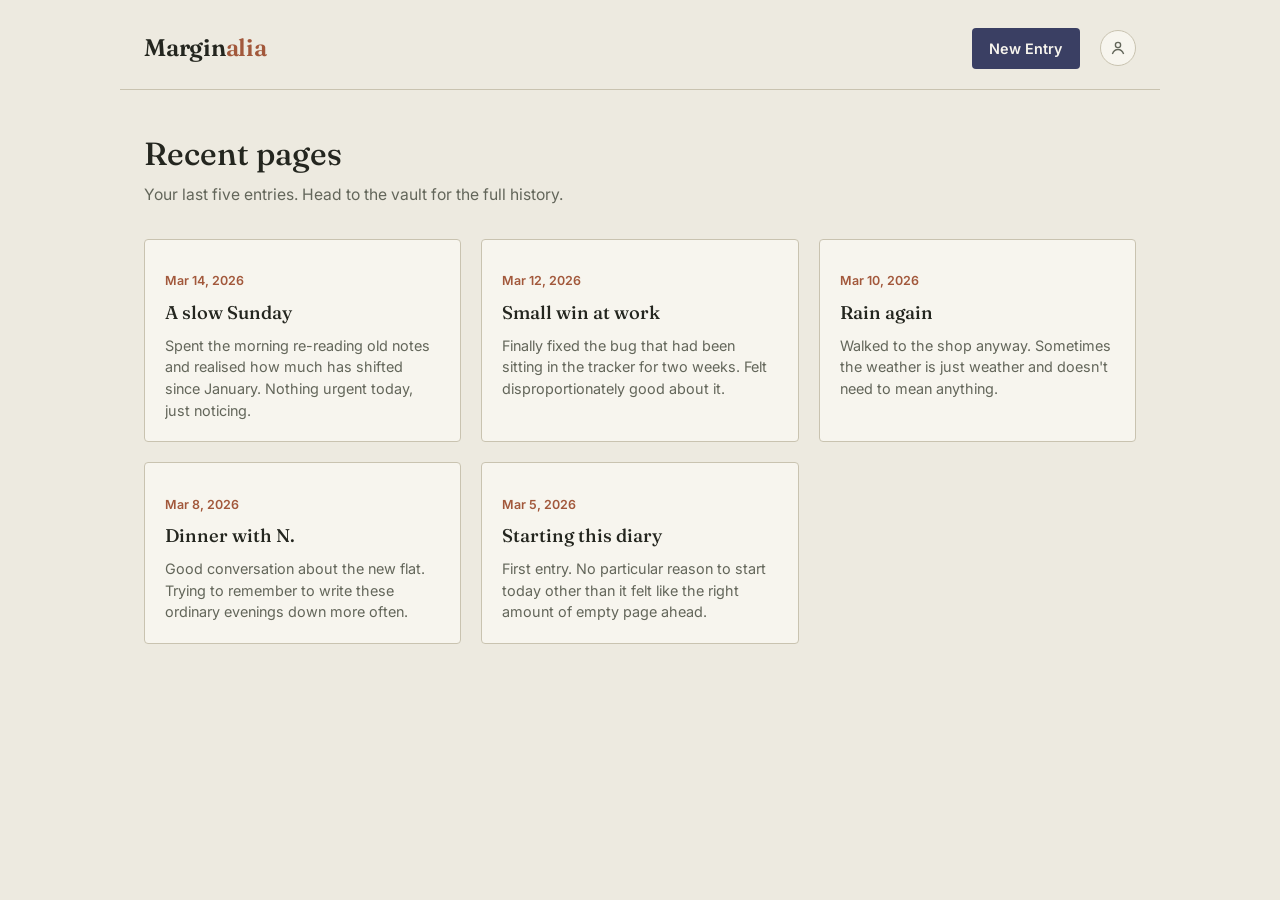
==== index.html @ 7783e2cd "Add files via upload" ====
<!DOCTYPE html>
<html lang="en">
<head>
  <meta charset="UTF-8" />
  <meta name="viewport" content="width=device-width, initial-scale=1.0" />
  <title>Marginalia — Home</title>
  <link rel="stylesheet" href="styles.css" />
</head>
<body>

  <header class="site-header">
    <a href="index.html" class="wordmark">Margin<span>alia</span></a>
    <nav class="main-nav">
      <a href="new-entry.html" class="btn btn-primary">New Entry</a>
      <a href="vault.html" class="avatar" title="Profile / All entries">
        <svg viewBox="0 0 24 24" fill="none" stroke="currentColor" stroke-width="1.8">
          <circle cx="12" cy="8" r="3.5"></circle>
          <path d="M4.5 20c1.5-4 5-6 7.5-6s6 2 7.5 6"></path>
        </svg>
      </a>
    </nav>
  </header>

  <main class="page">
    <div class="page-intro">
      <h1 class="page-title">Recent pages</h1>
      <p class="page-subtitle">Your last five entries. Head to the vault for the full history.</p>
    </div>

    <section class="entry-grid" id="entry-grid">
      <!-- Milestone 1: 5 hardcoded placeholder cards to test grid spacing.
           Milestone 4 will replace this content with cards built from localStorage. -->
      <article class="entry-card">
        <p class="entry-card-date">Mar 14, 2026</p>
        <h2 class="entry-card-title">A slow Sunday</h2>
        <p class="entry-card-snippet">Spent the morning re-reading old notes and realised how much has shifted since January. Nothing urgent today, just noticing.</p>
      </article>

      <article class="entry-card">
        <p class="entry-card-date">Mar 12, 2026</p>
        <h2 class="entry-card-title">Small win at work</h2>
        <p class="entry-card-snippet">Finally fixed the bug that had been sitting in the tracker for two weeks. Felt disproportionately good about it.</p>
      </article>

      <article class="entry-card">
        <p class="entry-card-date">Mar 10, 2026</p>
        <h2 class="entry-card-title">Rain again</h2>
        <p class="entry-card-snippet">Walked to the shop anyway. Sometimes the weather is just weather and doesn't need to mean anything.</p>
      </article>

      <article class="entry-card">
        <p class="entry-card-date">Mar 8, 2026</p>
        <h2 class="entry-card-title">Dinner with N.</h2>
        <p class="entry-card-snippet">Good conversation about the new flat. Trying to remember to write these ordinary evenings down more often.</p>
      </article>

      <article class="entry-card">
        <p class="entry-card-date">Mar 5, 2026</p>
        <h2 class="entry-card-title">Starting this diary</h2>
        <p class="entry-card-snippet">First entry. No particular reason to start today other than it felt like the right amount of empty page ahead.</p>
      </article>
    </section>
  </main>

  <script src="storage.js"></script>
  <script src="home.js"></script>
</body>
</html>
---- styles.css ----
/* ============================================
   Marginalia — a paper-ledger digital diary
   ============================================ */

   @import url('https://fonts.googleapis.com/css2?family=Fraunces:opsz,wght@9..144,400;9..144,500;9..144,600&family=Inter:wght@400;500;600&display=swap');

   :root {
     --paper: #edeae0;
     --paper-raised: #f7f5ee;
     --ink: #24261f;
     --ink-soft: #63665a;
     --indigo: #3a3f63;
     --indigo-dark: #2a2e49;
     --clay: #a2583b;
     --line: #c9c3b0;
     --line-soft: #dcd8c9;
     --radius: 4px;
     --max-width: 1040px;
   }
   
   * {
     box-sizing: border-box;
   }
   
   html {
     -webkit-font-smoothing: antialiased;
   }
   
   body {
     margin: 0;
     background: var(--paper);
     color: var(--ink);
     font-family: 'Inter', system-ui, sans-serif;
     line-height: 1.5;
   }
   
   @media (prefers-reduced-motion: reduce) {
     * {
       animation-duration: 0.01ms !important;
       transition-duration: 0.01ms !important;
     }
   }
   
   a {
     color: var(--indigo);
   }
   
   /* ---------- Header / nav ---------- */
   
   .site-header {
     display: flex;
     align-items: center;
     justify-content: space-between;
     max-width: var(--max-width);
     margin: 0 auto;
     padding: 1.75rem 1.5rem 1.25rem;
     border-bottom: 1px solid var(--line);
   }
   
   .wordmark {
     font-family: 'Fraunces', serif;
     font-size: 1.5rem;
     font-weight: 600;
     color: var(--ink);
     text-decoration: none;
     letter-spacing: -0.01em;
   }
   
   .wordmark span {
     color: var(--clay);
   }
   
   .main-nav {
     display: flex;
     align-items: center;
     gap: 1.25rem;
   }
   
   .nav-link {
     font-size: 0.95rem;
     font-weight: 500;
     color: var(--ink);
     text-decoration: none;
     position: relative;
     padding-bottom: 2px;
   }
   
   .nav-link::after {
     content: '';
     position: absolute;
     left: 0;
     right: 0;
     bottom: -2px;
     height: 1px;
     background: var(--clay);
     transform: scaleX(0);
     transform-origin: right;
     transition: transform 0.2s ease;
   }
   
   .nav-link:hover::after {
     transform: scaleX(1);
     transform-origin: left;
   }
   
   .btn {
     display: inline-flex;
     align-items: center;
     gap: 0.4rem;
     font-family: 'Inter', sans-serif;
     font-size: 0.9rem;
     font-weight: 600;
     text-decoration: none;
     border: none;
     border-radius: var(--radius);
     padding: 0.6rem 1.1rem;
     cursor: pointer;
     transition: background 0.15s ease;
   }
   
   .btn-primary {
     background: var(--indigo);
     color: var(--paper-raised);
   }
   
   .btn-primary:hover {
     background: var(--indigo-dark);
   }
   
   .avatar {
     width: 36px;
     height: 36px;
     border-radius: 50%;
     background: var(--paper-raised);
     border: 1px solid var(--line);
     display: flex;
     align-items: center;
     justify-content: center;
     color: var(--ink-soft);
     text-decoration: none;
     flex-shrink: 0;
   }
   
   .avatar svg {
     width: 18px;
     height: 18px;
   }
   
   /* ---------- Page shell ---------- */
   
   .page {
     max-width: var(--max-width);
     margin: 0 auto;
     padding: 2.5rem 1.5rem 4rem;
   }
   
   .page-intro {
     margin-bottom: 2rem;
   }
   
   .page-title {
     font-family: 'Fraunces', serif;
     font-size: 2rem;
     font-weight: 500;
     margin: 0 0 0.35rem;
   }
   
   .page-subtitle {
     color: var(--ink-soft);
     margin: 0;
     font-size: 0.98rem;
   }
   
   /* ---------- Home: entry grid ---------- */
   
   .entry-grid {
     display: grid;
     grid-template-columns: repeat(3, 1fr);
     gap: 1.25rem;
   }
   
   @media (max-width: 860px) {
     .entry-grid {
       grid-template-columns: repeat(2, 1fr);
     }
   }
   
   @media (max-width: 560px) {
     .entry-grid {
       grid-template-columns: 1fr;
     }
   }
   
   .entry-card {
     background: var(--paper-raised);
     border: 1px solid var(--line);
     border-radius: var(--radius);
     padding: 1.25rem;
     display: flex;
     flex-direction: column;
     min-height: 168px;
   }
   
   .entry-card-date {
     font-size: 0.78rem;
     color: var(--clay);
     font-weight: 600;
     margin-bottom: 0.5rem;
   }
   
   .entry-card-title {
     font-family: 'Fraunces', serif;
     font-size: 1.15rem;
     font-weight: 500;
     margin: 0 0 0.5rem;
     color: var(--ink);
   }
   
   .entry-card-snippet {
     font-size: 0.9rem;
     color: var(--ink-soft);
     margin: 0;
     overflow: hidden;
     display: -webkit-box;
     -webkit-line-clamp: 4;
     -webkit-box-orient: vertical;
   }
   
   /* ---------- Empty state ---------- */
   
   .empty-state {
     border: 1px dashed var(--line);
     border-radius: var(--radius);
     padding: 2.5rem 1.5rem;
     text-align: center;
     color: var(--ink-soft);
   }
   
   .empty-state p {
     margin: 0 0 1rem;
   }
   
   /* ---------- New entry form ---------- */
   
   .entry-form-wrap {
     max-width: 560px;
     margin: 0 auto;
   }
   
   .entry-form {
     background: var(--paper-raised);
     border: 1px solid var(--line);
     border-radius: var(--radius);
     padding: 2rem;
     display: flex;
     flex-direction: column;
     gap: 1.25rem;
   }
   
   .field {
     display: flex;
     flex-direction: column;
     gap: 0.4rem;
   }
   
   .field label {
     font-size: 0.85rem;
     font-weight: 600;
     color: var(--ink-soft);
   }
   
   .field input,
   .field textarea {
     font-family: 'Inter', sans-serif;
     font-size: 1rem;
     color: var(--ink);
     background: var(--paper);
     border: 1px solid var(--line);
     border-radius: var(--radius);
     padding: 0.7rem 0.85rem;
     resize: vertical;
   }
   
   .field input:focus,
   .field textarea:focus {
     outline: 2px solid var(--clay);
     outline-offset: 1px;
   }
   
   .field textarea {
     min-height: 220px;
     line-height: 1.6;
     font-family: 'Fraunces', serif;
     font-size: 1.05rem;
   }
   
   .form-footer {
     display: flex;
     align-items: center;
     justify-content: space-between;
     gap: 1rem;
   }
   
   .form-note {
     font-size: 0.82rem;
     color: var(--ink-soft);
   }
   
   .save-confirm {
     font-size: 0.85rem;
     color: var(--indigo);
     font-weight: 600;
     opacity: 0;
     transition: opacity 0.2s ease;
   }
   
   .save-confirm.show {
     opacity: 1;
   }
   
   /* ---------- Vault: ledger rows ---------- */
   
   .ledger {
     display: flex;
     flex-direction: column;
     border-top: 1px solid var(--line);
   }
   
   .ledger-row {
     display: grid;
     grid-template-columns: 140px 1fr;
     gap: 1.5rem;
     padding: 1.4rem 0;
     border-bottom: 1px solid var(--line);
   }
   
   @media (max-width: 640px) {
     .ledger-row {
       grid-template-columns: 1fr;
       gap: 0.4rem;
     }
   }
   
   .ledger-date {
     font-size: 0.85rem;
     color: var(--clay);
     font-weight: 600;
     padding-top: 0.2rem;
   }
   
   .ledger-title {
     font-family: 'Fraunces', serif;
     font-size: 1.2rem;
     font-weight: 500;
     margin: 0 0 0.4rem;
   }
   
   .ledger-body {
     color: var(--ink-soft);
     margin: 0;
     font-size: 0.95rem;
   }
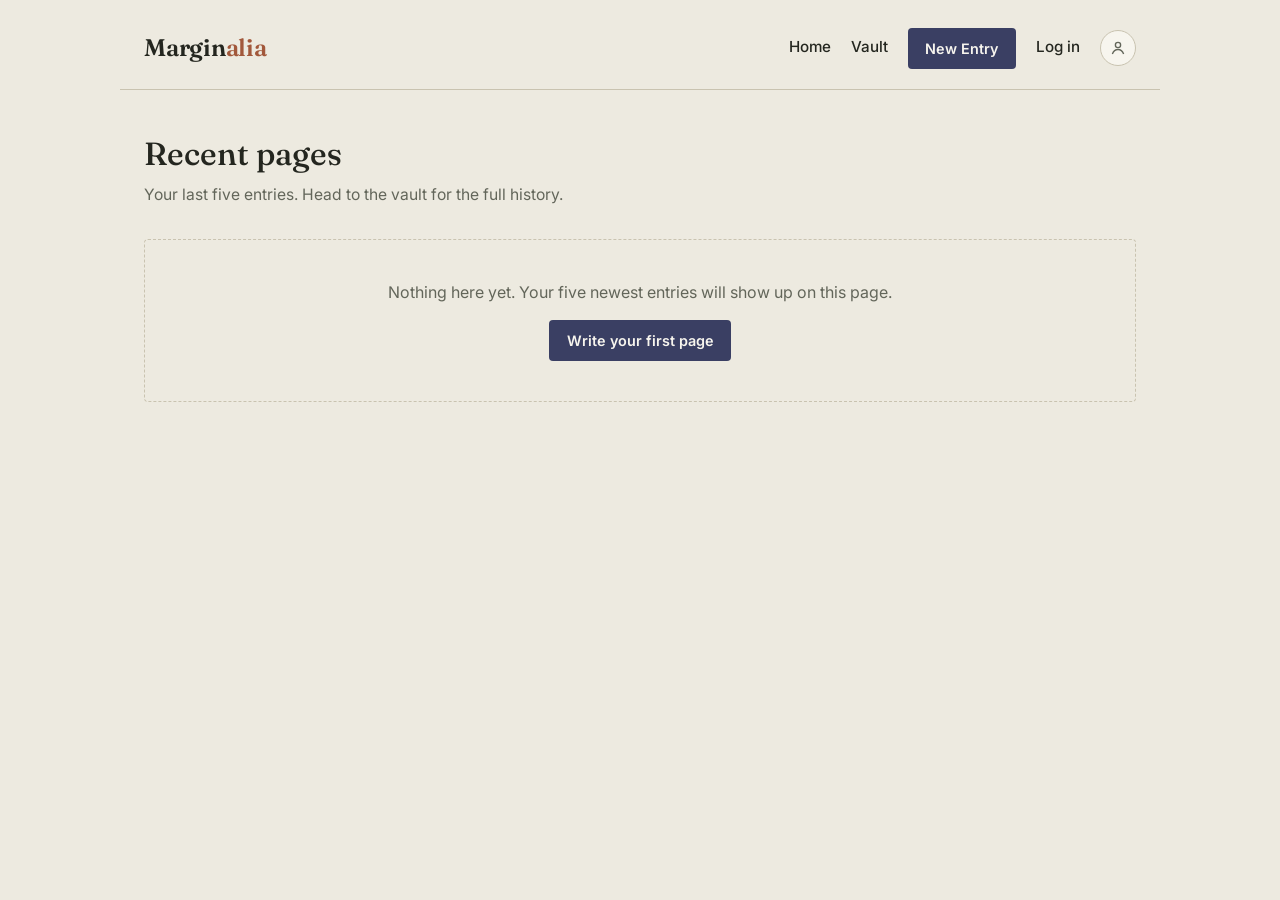
==== commit 0926e4f4: "Add files via upload" ====
--- a/index.html
+++ b/index.html
@@ -11,8 +11,10 @@
   <header class="site-header">
     <a href="index.html" class="wordmark">Margin<span>alia</span></a>
     <nav class="main-nav">
+      <a href="index.html" class="nav-link">Home</a>
+      <a href="vault.html" class="nav-link">Vault</a>
       <a href="new-entry.html" class="btn btn-primary">New Entry</a>
-      <a href="vault.html" class="avatar" title="Profile / All entries">
+      <a href="profile.html" class="avatar" title="Profile">
         <svg viewBox="0 0 24 24" fill="none" stroke="currentColor" stroke-width="1.8">
           <circle cx="12" cy="8" r="3.5"></circle>
           <path d="M4.5 20c1.5-4 5-6 7.5-6s6 2 7.5 6"></path>
@@ -63,6 +65,7 @@
   </main>
 
   <script src="storage.js"></script>
+  <script src="auth.js"></script>
   <script src="home.js"></script>
 </body>
 </html>
--- a/styles.css
+++ b/styles.css
@@ -2,362 +2,584 @@
    Marginalia — a paper-ledger digital diary
    ============================================ */
 
-   @import url('https://fonts.googleapis.com/css2?family=Fraunces:opsz,wght@9..144,400;9..144,500;9..144,600&family=Inter:wght@400;500;600&display=swap');
-
-   :root {
-     --paper: #edeae0;
-     --paper-raised: #f7f5ee;
-     --ink: #24261f;
-     --ink-soft: #63665a;
-     --indigo: #3a3f63;
-     --indigo-dark: #2a2e49;
-     --clay: #a2583b;
-     --line: #c9c3b0;
-     --line-soft: #dcd8c9;
-     --radius: 4px;
-     --max-width: 1040px;
-   }
-   
-   * {
-     box-sizing: border-box;
-   }
-   
-   html {
-     -webkit-font-smoothing: antialiased;
-   }
-   
-   body {
-     margin: 0;
-     background: var(--paper);
-     color: var(--ink);
-     font-family: 'Inter', system-ui, sans-serif;
-     line-height: 1.5;
-   }
-   
-   @media (prefers-reduced-motion: reduce) {
-     * {
-       animation-duration: 0.01ms !important;
-       transition-duration: 0.01ms !important;
-     }
-   }
-   
-   a {
-     color: var(--indigo);
-   }
-   
-   /* ---------- Header / nav ---------- */
-   
-   .site-header {
-     display: flex;
-     align-items: center;
-     justify-content: space-between;
-     max-width: var(--max-width);
-     margin: 0 auto;
-     padding: 1.75rem 1.5rem 1.25rem;
-     border-bottom: 1px solid var(--line);
-   }
-   
-   .wordmark {
-     font-family: 'Fraunces', serif;
-     font-size: 1.5rem;
-     font-weight: 600;
-     color: var(--ink);
-     text-decoration: none;
-     letter-spacing: -0.01em;
-   }
-   
-   .wordmark span {
-     color: var(--clay);
-   }
-   
-   .main-nav {
-     display: flex;
-     align-items: center;
-     gap: 1.25rem;
-   }
-   
-   .nav-link {
-     font-size: 0.95rem;
-     font-weight: 500;
-     color: var(--ink);
-     text-decoration: none;
-     position: relative;
-     padding-bottom: 2px;
-   }
-   
-   .nav-link::after {
-     content: '';
-     position: absolute;
-     left: 0;
-     right: 0;
-     bottom: -2px;
-     height: 1px;
-     background: var(--clay);
-     transform: scaleX(0);
-     transform-origin: right;
-     transition: transform 0.2s ease;
-   }
-   
-   .nav-link:hover::after {
-     transform: scaleX(1);
-     transform-origin: left;
-   }
-   
-   .btn {
-     display: inline-flex;
-     align-items: center;
-     gap: 0.4rem;
-     font-family: 'Inter', sans-serif;
-     font-size: 0.9rem;
-     font-weight: 600;
-     text-decoration: none;
-     border: none;
-     border-radius: var(--radius);
-     padding: 0.6rem 1.1rem;
-     cursor: pointer;
-     transition: background 0.15s ease;
-   }
-   
-   .btn-primary {
-     background: var(--indigo);
-     color: var(--paper-raised);
-   }
-   
-   .btn-primary:hover {
-     background: var(--indigo-dark);
-   }
-   
-   .avatar {
-     width: 36px;
-     height: 36px;
-     border-radius: 50%;
-     background: var(--paper-raised);
-     border: 1px solid var(--line);
-     display: flex;
-     align-items: center;
-     justify-content: center;
-     color: var(--ink-soft);
-     text-decoration: none;
-     flex-shrink: 0;
-   }
-   
-   .avatar svg {
-     width: 18px;
-     height: 18px;
-   }
-   
-   /* ---------- Page shell ---------- */
-   
-   .page {
-     max-width: var(--max-width);
-     margin: 0 auto;
-     padding: 2.5rem 1.5rem 4rem;
-   }
-   
-   .page-intro {
-     margin-bottom: 2rem;
-   }
-   
-   .page-title {
-     font-family: 'Fraunces', serif;
-     font-size: 2rem;
-     font-weight: 500;
-     margin: 0 0 0.35rem;
-   }
-   
-   .page-subtitle {
-     color: var(--ink-soft);
-     margin: 0;
-     font-size: 0.98rem;
-   }
-   
-   /* ---------- Home: entry grid ---------- */
-   
-   .entry-grid {
-     display: grid;
-     grid-template-columns: repeat(3, 1fr);
-     gap: 1.25rem;
-   }
-   
-   @media (max-width: 860px) {
-     .entry-grid {
-       grid-template-columns: repeat(2, 1fr);
-     }
-   }
-   
-   @media (max-width: 560px) {
-     .entry-grid {
-       grid-template-columns: 1fr;
-     }
-   }
-   
-   .entry-card {
-     background: var(--paper-raised);
-     border: 1px solid var(--line);
-     border-radius: var(--radius);
-     padding: 1.25rem;
-     display: flex;
-     flex-direction: column;
-     min-height: 168px;
-   }
-   
-   .entry-card-date {
-     font-size: 0.78rem;
-     color: var(--clay);
-     font-weight: 600;
-     margin-bottom: 0.5rem;
-   }
-   
-   .entry-card-title {
-     font-family: 'Fraunces', serif;
-     font-size: 1.15rem;
-     font-weight: 500;
-     margin: 0 0 0.5rem;
-     color: var(--ink);
-   }
-   
-   .entry-card-snippet {
-     font-size: 0.9rem;
-     color: var(--ink-soft);
-     margin: 0;
-     overflow: hidden;
-     display: -webkit-box;
-     -webkit-line-clamp: 4;
-     -webkit-box-orient: vertical;
-   }
-   
-   /* ---------- Empty state ---------- */
-   
-   .empty-state {
-     border: 1px dashed var(--line);
-     border-radius: var(--radius);
-     padding: 2.5rem 1.5rem;
-     text-align: center;
-     color: var(--ink-soft);
-   }
-   
-   .empty-state p {
-     margin: 0 0 1rem;
-   }
-   
-   /* ---------- New entry form ---------- */
-   
-   .entry-form-wrap {
-     max-width: 560px;
-     margin: 0 auto;
-   }
-   
-   .entry-form {
-     background: var(--paper-raised);
-     border: 1px solid var(--line);
-     border-radius: var(--radius);
-     padding: 2rem;
-     display: flex;
-     flex-direction: column;
-     gap: 1.25rem;
-   }
-   
-   .field {
-     display: flex;
-     flex-direction: column;
-     gap: 0.4rem;
-   }
-   
-   .field label {
-     font-size: 0.85rem;
-     font-weight: 600;
-     color: var(--ink-soft);
-   }
-   
-   .field input,
-   .field textarea {
-     font-family: 'Inter', sans-serif;
-     font-size: 1rem;
-     color: var(--ink);
-     background: var(--paper);
-     border: 1px solid var(--line);
-     border-radius: var(--radius);
-     padding: 0.7rem 0.85rem;
-     resize: vertical;
-   }
-   
-   .field input:focus,
-   .field textarea:focus {
-     outline: 2px solid var(--clay);
-     outline-offset: 1px;
-   }
-   
-   .field textarea {
-     min-height: 220px;
-     line-height: 1.6;
-     font-family: 'Fraunces', serif;
-     font-size: 1.05rem;
-   }
-   
-   .form-footer {
-     display: flex;
-     align-items: center;
-     justify-content: space-between;
-     gap: 1rem;
-   }
-   
-   .form-note {
-     font-size: 0.82rem;
-     color: var(--ink-soft);
-   }
-   
-   .save-confirm {
-     font-size: 0.85rem;
-     color: var(--indigo);
-     font-weight: 600;
-     opacity: 0;
-     transition: opacity 0.2s ease;
-   }
-   
-   .save-confirm.show {
-     opacity: 1;
-   }
-   
-   /* ---------- Vault: ledger rows ---------- */
-   
-   .ledger {
-     display: flex;
-     flex-direction: column;
-     border-top: 1px solid var(--line);
-   }
-   
-   .ledger-row {
-     display: grid;
-     grid-template-columns: 140px 1fr;
-     gap: 1.5rem;
-     padding: 1.4rem 0;
-     border-bottom: 1px solid var(--line);
-   }
-   
-   @media (max-width: 640px) {
-     .ledger-row {
-       grid-template-columns: 1fr;
-       gap: 0.4rem;
-     }
-   }
-   
-   .ledger-date {
-     font-size: 0.85rem;
-     color: var(--clay);
-     font-weight: 600;
-     padding-top: 0.2rem;
-   }
-   
-   .ledger-title {
-     font-family: 'Fraunces', serif;
-     font-size: 1.2rem;
-     font-weight: 500;
-     margin: 0 0 0.4rem;
-   }
-   
-   .ledger-body {
-     color: var(--ink-soft);
-     margin: 0;
-     font-size: 0.95rem;
-   }
-   +@import url('https://fonts.googleapis.com/css2?family=Fraunces:opsz,wght@9..144,400;9..144,500;9..144,600&family=Inter:wght@400;500;600&display=swap');
+
+:root {
+  --paper: #edeae0;
+  --paper-raised: #f7f5ee;
+  --ink: #24261f;
+  --ink-soft: #63665a;
+  --indigo: #3a3f63;
+  --indigo-dark: #2a2e49;
+  --clay: #a2583b;
+  --line: #c9c3b0;
+  --line-soft: #dcd8c9;
+  --radius: 4px;
+  --max-width: 1040px;
+}
+
+* {
+  box-sizing: border-box;
+}
+
+html {
+  -webkit-font-smoothing: antialiased;
+}
+
+body {
+  margin: 0;
+  background: var(--paper);
+  color: var(--ink);
+  font-family: 'Inter', system-ui, sans-serif;
+  line-height: 1.5;
+}
+
+@media (prefers-reduced-motion: reduce) {
+  * {
+    animation-duration: 0.01ms !important;
+    transition-duration: 0.01ms !important;
+  }
+}
+
+a {
+  color: var(--indigo);
+}
+
+/* ---------- Header / nav ---------- */
+
+.site-header {
+  display: flex;
+  align-items: center;
+  justify-content: space-between;
+  max-width: var(--max-width);
+  margin: 0 auto;
+  padding: 1.75rem 1.5rem 1.25rem;
+  border-bottom: 1px solid var(--line);
+}
+
+.wordmark {
+  font-family: 'Fraunces', serif;
+  font-size: 1.5rem;
+  font-weight: 600;
+  color: var(--ink);
+  text-decoration: none;
+  letter-spacing: -0.01em;
+}
+
+.wordmark span {
+  color: var(--clay);
+}
+
+.main-nav {
+  display: flex;
+  align-items: center;
+  gap: 1.25rem;
+}
+
+.nav-link {
+  font-size: 0.95rem;
+  font-weight: 500;
+  color: var(--ink);
+  text-decoration: none;
+  position: relative;
+  padding-bottom: 2px;
+}
+
+.nav-link::after {
+  content: '';
+  position: absolute;
+  left: 0;
+  right: 0;
+  bottom: -2px;
+  height: 1px;
+  background: var(--clay);
+  transform: scaleX(0);
+  transform-origin: right;
+  transition: transform 0.2s ease;
+}
+
+.nav-link:hover::after {
+  transform: scaleX(1);
+  transform-origin: left;
+}
+
+.btn {
+  display: inline-flex;
+  align-items: center;
+  gap: 0.4rem;
+  font-family: 'Inter', sans-serif;
+  font-size: 0.9rem;
+  font-weight: 600;
+  text-decoration: none;
+  border: none;
+  border-radius: var(--radius);
+  padding: 0.6rem 1.1rem;
+  cursor: pointer;
+  transition: background 0.15s ease;
+}
+
+.btn-primary {
+  background: var(--indigo);
+  color: var(--paper-raised);
+}
+
+.btn-primary:hover {
+  background: var(--indigo-dark);
+}
+
+.avatar {
+  width: 36px;
+  height: 36px;
+  border-radius: 50%;
+  background: var(--paper-raised);
+  border: 1px solid var(--line);
+  display: flex;
+  align-items: center;
+  justify-content: center;
+  color: var(--ink-soft);
+  text-decoration: none;
+  flex-shrink: 0;
+}
+
+.avatar svg {
+  width: 18px;
+  height: 18px;
+}
+
+/* ---------- Page shell ---------- */
+
+.page {
+  max-width: var(--max-width);
+  margin: 0 auto;
+  padding: 2.5rem 1.5rem 4rem;
+}
+
+.page-intro {
+  margin-bottom: 2rem;
+}
+
+.page-title {
+  font-family: 'Fraunces', serif;
+  font-size: 2rem;
+  font-weight: 500;
+  margin: 0 0 0.35rem;
+}
+
+.page-subtitle {
+  color: var(--ink-soft);
+  margin: 0;
+  font-size: 0.98rem;
+}
+
+/* ---------- Home: entry grid ---------- */
+
+.entry-grid {
+  display: grid;
+  grid-template-columns: repeat(3, 1fr);
+  gap: 1.25rem;
+}
+
+@media (max-width: 860px) {
+  .entry-grid {
+    grid-template-columns: repeat(2, 1fr);
+  }
+}
+
+@media (max-width: 560px) {
+  .entry-grid {
+    grid-template-columns: 1fr;
+  }
+}
+
+.entry-card {
+  background: var(--paper-raised);
+  border: 1px solid var(--line);
+  border-radius: var(--radius);
+  padding: 1.25rem;
+  display: flex;
+  flex-direction: column;
+  min-height: 168px;
+}
+
+.entry-card-date {
+  font-size: 0.78rem;
+  color: var(--clay);
+  font-weight: 600;
+  margin-bottom: 0.5rem;
+}
+
+.entry-card-title {
+  font-family: 'Fraunces', serif;
+  font-size: 1.15rem;
+  font-weight: 500;
+  margin: 0 0 0.5rem;
+  color: var(--ink);
+}
+
+.entry-card-snippet {
+  font-size: 0.9rem;
+  color: var(--ink-soft);
+  margin: 0;
+  overflow: hidden;
+  display: -webkit-box;
+  -webkit-line-clamp: 4;
+  -webkit-box-orient: vertical;
+}
+
+/* ---------- Empty state ---------- */
+
+.empty-state {
+  border: 1px dashed var(--line);
+  border-radius: var(--radius);
+  padding: 2.5rem 1.5rem;
+  text-align: center;
+  color: var(--ink-soft);
+}
+
+.empty-state p {
+  margin: 0 0 1rem;
+}
+
+/* ---------- New entry form ---------- */
+
+.entry-form-wrap {
+  max-width: 560px;
+  margin: 0 auto;
+}
+
+.entry-form {
+  background: var(--paper-raised);
+  border: 1px solid var(--line);
+  border-radius: var(--radius);
+  padding: 2rem;
+  display: flex;
+  flex-direction: column;
+  gap: 1.25rem;
+}
+
+.field {
+  display: flex;
+  flex-direction: column;
+  gap: 0.4rem;
+}
+
+.field label {
+  font-size: 0.85rem;
+  font-weight: 600;
+  color: var(--ink-soft);
+}
+
+.field input,
+.field textarea {
+  font-family: 'Inter', sans-serif;
+  font-size: 1rem;
+  color: var(--ink);
+  background: var(--paper);
+  border: 1px solid var(--line);
+  border-radius: var(--radius);
+  padding: 0.7rem 0.85rem;
+  resize: vertical;
+}
+
+.field input:focus,
+.field textarea:focus {
+  outline: 2px solid var(--clay);
+  outline-offset: 1px;
+}
+
+.field textarea {
+  min-height: 220px;
+  line-height: 1.6;
+  font-family: 'Fraunces', serif;
+  font-size: 1.05rem;
+}
+
+.form-footer {
+  display: flex;
+  align-items: center;
+  justify-content: space-between;
+  gap: 1rem;
+}
+
+.form-note {
+  font-size: 0.82rem;
+  color: var(--ink-soft);
+}
+
+.save-confirm {
+  font-size: 0.85rem;
+  color: var(--indigo);
+  font-weight: 600;
+  opacity: 0;
+  transition: opacity 0.2s ease;
+}
+
+.save-confirm.show {
+  opacity: 1;
+}
+
+/* ---------- Vault: ledger rows ---------- */
+
+.ledger {
+  display: flex;
+  flex-direction: column;
+  border-top: 1px solid var(--line);
+}
+
+.ledger-row {
+  display: grid;
+  grid-template-columns: 140px 1fr;
+  gap: 1.5rem;
+  padding: 1.4rem 0;
+  border-bottom: 1px solid var(--line);
+}
+
+@media (max-width: 640px) {
+  .ledger-row {
+    grid-template-columns: 1fr;
+    gap: 0.4rem;
+  }
+}
+
+.ledger-date {
+  font-size: 0.85rem;
+  color: var(--clay);
+  font-weight: 600;
+  padding-top: 0.2rem;
+}
+
+.ledger-title {
+  font-family: 'Fraunces', serif;
+  font-size: 1.2rem;
+  font-weight: 500;
+  margin: 0 0 0.4rem;
+}
+
+.ledger-body {
+  color: var(--ink-soft);
+  margin: 0;
+  font-size: 0.95rem;
+}
+
+/* ---------- Entry links ---------- */
+
+.entry-card-title a,
+.ledger-title a {
+  color: inherit;
+  text-decoration: none;
+}
+
+.entry-card-title a:hover,
+.ledger-title a:hover {
+  text-decoration: underline;
+  text-decoration-color: var(--clay);
+  text-underline-offset: 3px;
+}
+
+/* ---------- Single entry page ---------- */
+
+.reading {
+  max-width: 640px;
+  margin: 0 auto;
+}
+
+.reading-body {
+  font-family: 'Fraunces', serif;
+  font-size: 1.1rem;
+  line-height: 1.75;
+  white-space: pre-wrap;
+  margin-top: 1.5rem;
+}
+
+.reading-footer {
+  margin-top: 2.5rem;
+  font-size: 0.9rem;
+}
+
+/* ---------- Profile page ---------- */
+
+.stats {
+  display: grid;
+  grid-template-columns: repeat(3, 1fr);
+  gap: 1.25rem;
+  margin-bottom: 2.5rem;
+}
+
+@media (max-width: 560px) {
+  .stats {
+    grid-template-columns: 1fr;
+  }
+}
+
+.stat {
+  background: var(--paper-raised);
+  border: 1px solid var(--line);
+  border-radius: var(--radius);
+  padding: 1.25rem;
+  display: flex;
+  flex-direction: column;
+  gap: 0.25rem;
+}
+
+.stat-number {
+  font-family: 'Fraunces', serif;
+  font-size: 1.8rem;
+  font-weight: 500;
+}
+
+.stat-label {
+  font-size: 0.85rem;
+  color: var(--ink-soft);
+}
+
+.section-title {
+  font-family: 'Fraunces', serif;
+  font-size: 1.3rem;
+  font-weight: 500;
+  margin: 0 0 0.35rem;
+}
+
+.action-row {
+  display: flex;
+  flex-wrap: wrap;
+  gap: 0.75rem;
+  margin-top: 1.25rem;
+}
+
+.btn-danger {
+  background: transparent;
+  color: var(--clay);
+  border: 1px solid var(--clay);
+}
+
+.btn-danger:hover {
+  background: var(--clay);
+  color: var(--paper-raised);
+}
+
+.profile-actions .save-confirm {
+  margin-top: 1rem;
+}
+
+/* ---------- Search, row actions, tabs, messages ---------- */
+
+.visually-hidden {
+  position: absolute;
+  width: 1px;
+  height: 1px;
+  overflow: hidden;
+  clip: rect(0 0 0 0);
+  white-space: nowrap;
+}
+
+.toolbar {
+  margin-bottom: 1.25rem;
+}
+
+.search-input {
+  width: 100%;
+  max-width: 360px;
+  font-family: 'Inter', sans-serif;
+  font-size: 0.95rem;
+  color: var(--ink);
+  background: var(--paper-raised);
+  border: 1px solid var(--line);
+  border-radius: var(--radius);
+  padding: 0.6rem 0.85rem;
+}
+
+.search-input:focus {
+  outline: 2px solid var(--clay);
+  outline-offset: 1px;
+}
+
+.row-actions {
+  display: flex;
+  gap: 1.1rem;
+  margin-top: 0.7rem;
+}
+
+.link-action {
+  font-family: 'Inter', sans-serif;
+  font-size: 0.85rem;
+  font-weight: 600;
+  color: var(--indigo);
+  background: none;
+  border: none;
+  padding: 0;
+  cursor: pointer;
+  text-decoration: underline;
+  text-underline-offset: 3px;
+}
+
+.link-danger {
+  color: var(--clay);
+}
+
+.reading .action-row {
+  margin-top: 2rem;
+}
+
+.tabs {
+  display: flex;
+  gap: 0.25rem;
+  margin-bottom: 1rem;
+  border-bottom: 1px solid var(--line);
+}
+
+.tab {
+  font-family: 'Inter', sans-serif;
+  font-size: 0.95rem;
+  font-weight: 600;
+  color: var(--ink-soft);
+  background: none;
+  border: none;
+  border-bottom: 2px solid transparent;
+  padding: 0.6rem 1rem;
+  cursor: pointer;
+  margin-bottom: -1px;
+}
+
+.tab.active {
+  color: var(--ink);
+  border-bottom-color: var(--clay);
+}
+
+.form-message {
+  min-height: 1.4rem;
+  margin: 1rem 0 0;
+  font-size: 0.9rem;
+  font-weight: 600;
+  color: var(--clay);
+}
+
+.form-message.ok {
+  color: var(--indigo);
+}
+
+[hidden] {
+  display: none !important;
+}
+
+/* ---------- Small screens: let the top bar wrap ---------- */
+
+@media (max-width: 640px) {
+  .site-header {
+    flex-wrap: wrap;
+    gap: 0.9rem;
+    padding: 1.25rem 1rem 1rem;
+  }
+
+  .main-nav {
+    flex-wrap: wrap;
+    gap: 0.9rem;
+  }
+
+  .page {
+    padding: 1.75rem 1rem 3rem;
+  }
+
+  .entry-form {
+    padding: 1.25rem;
+  }
+}
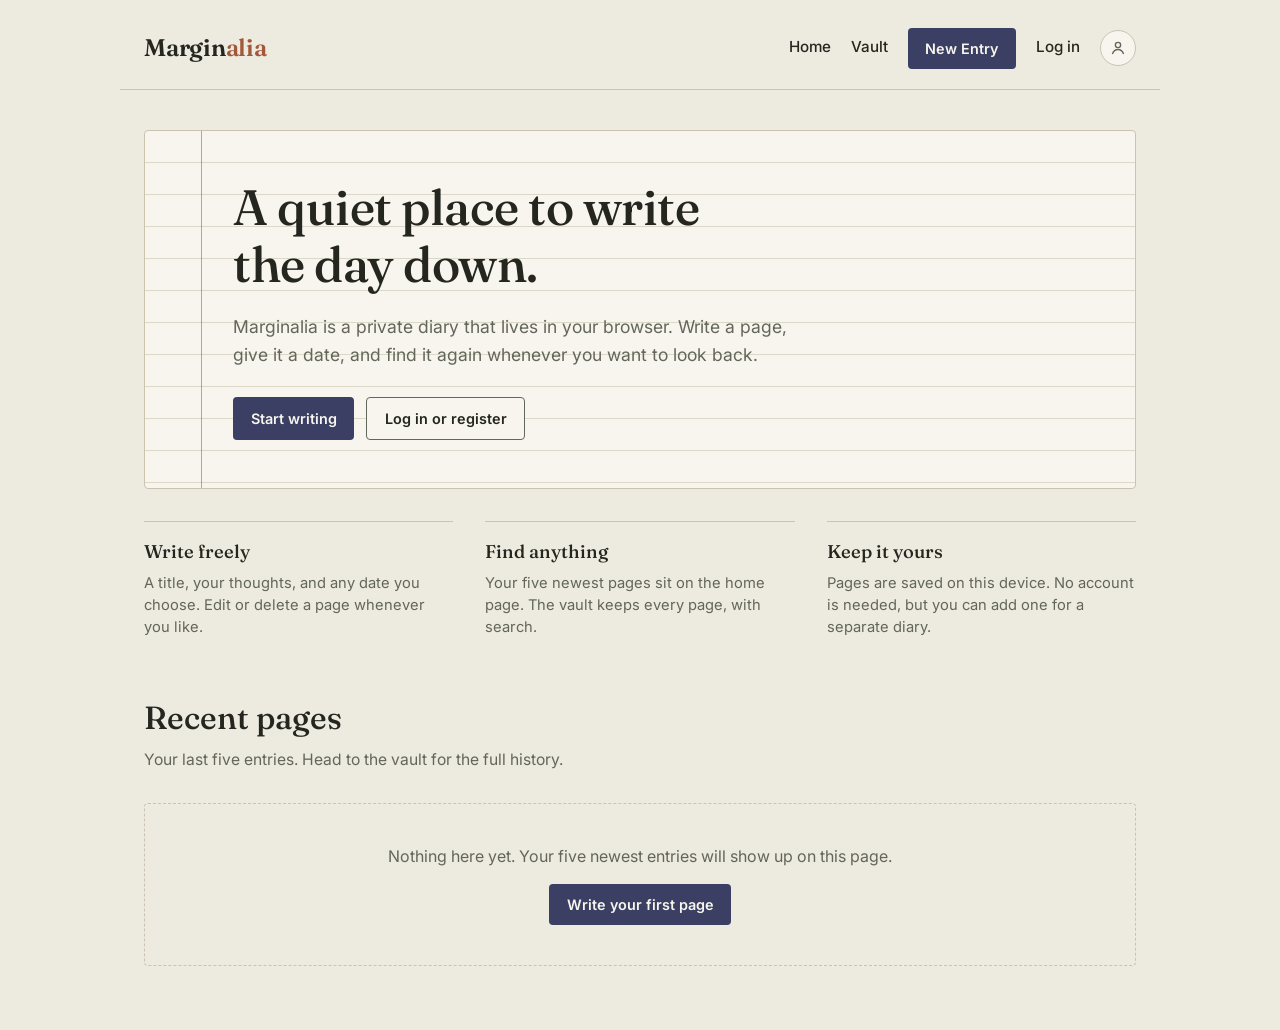
==== commit 637a4211: "Add files via upload" ====
--- a/index.html
+++ b/index.html
@@ -24,8 +24,33 @@
   </header>
 
   <main class="page">
+    <section class="hero" id="hero">
+      <div class="hero-paper">
+        <h1 class="hero-title">A quiet place to write the day down.</h1>
+        <p class="hero-lead">Marginalia is a private diary that lives in your browser. Write a page, give it a date, and find it again whenever you want to look back.</p>
+        <div class="hero-actions">
+          <a href="new-entry.html" class="btn btn-primary">Start writing</a>
+          <a href="login.html" class="btn btn-secondary">Log in or register</a>
+        </div>
+      </div>
+      <ul class="hero-points">
+        <li>
+          <h2>Write freely</h2>
+          <p>A title, your thoughts, and any date you choose. Edit or delete a page whenever you like.</p>
+        </li>
+        <li>
+          <h2>Find anything</h2>
+          <p>Your five newest pages sit on the home page. The vault keeps every page, with search.</p>
+        </li>
+        <li>
+          <h2>Keep it yours</h2>
+          <p>Pages are saved on this device. No account is needed, but you can add one for a separate diary.</p>
+        </li>
+      </ul>
+    </section>
+
     <div class="page-intro">
-      <h1 class="page-title">Recent pages</h1>
+      <h2 class="page-title">Recent pages</h2>
       <p class="page-subtitle">Your last five entries. Head to the vault for the full history.</p>
     </div>
 
--- a/styles.css
+++ b/styles.css
@@ -583,3 +583,112 @@
     padding: 1.25rem;
   }
 }
+
+/* ---------- Home: welcome section ---------- */
+
+.hero {
+  margin-bottom: 3.5rem;
+}
+
+/* Ruled notebook paper with a margin line: the one memorable element. */
+.hero-paper {
+  position: relative;
+  background-color: var(--paper-raised);
+  background-image: repeating-linear-gradient(
+    to bottom,
+    transparent 0,
+    transparent 31px,
+    var(--line-soft) 31px,
+    var(--line-soft) 32px
+  );
+  border: 1px solid var(--line);
+  border-radius: var(--radius);
+  padding: 3rem 2rem 3rem 5.5rem;
+}
+
+.hero-paper::before {
+  content: '';
+  position: absolute;
+  top: 0;
+  bottom: 0;
+  left: 3.5rem;
+  width: 1px;
+  background: var(--clay);
+  opacity: 0.55;
+}
+
+.hero-title {
+  font-family: 'Fraunces', serif;
+  font-weight: 500;
+  font-size: clamp(2rem, 5vw, 3.1rem);
+  line-height: 1.15;
+  letter-spacing: -0.01em;
+  margin: 0 0 1.25rem;
+  max-width: 16ch;
+}
+
+.hero-lead {
+  font-size: 1.1rem;
+  line-height: 1.6;
+  color: var(--ink-soft);
+  margin: 0 0 1.75rem;
+  max-width: 52ch;
+}
+
+.hero-actions {
+  display: flex;
+  flex-wrap: wrap;
+  gap: 0.75rem;
+}
+
+.btn-secondary {
+  background: var(--paper-raised);
+  color: var(--ink);
+  border: 1px solid var(--ink-soft);
+}
+
+.btn-secondary:hover {
+  background: var(--paper);
+}
+
+.hero-points {
+  list-style: none;
+  margin: 2rem 0 0;
+  padding: 0;
+  display: grid;
+  grid-template-columns: repeat(3, 1fr);
+  gap: 2rem;
+}
+
+.hero-points li {
+  border-top: 1px solid var(--line);
+  padding-top: 1rem;
+}
+
+.hero-points h2 {
+  font-family: 'Fraunces', serif;
+  font-weight: 500;
+  font-size: 1.15rem;
+  margin: 0 0 0.4rem;
+}
+
+.hero-points p {
+  margin: 0;
+  font-size: 0.92rem;
+  color: var(--ink-soft);
+}
+
+@media (max-width: 720px) {
+  .hero-paper {
+    padding: 2rem 1.25rem 2rem 2.75rem;
+  }
+
+  .hero-paper::before {
+    left: 1.5rem;
+  }
+
+  .hero-points {
+    grid-template-columns: 1fr;
+    gap: 1.25rem;
+  }
+}
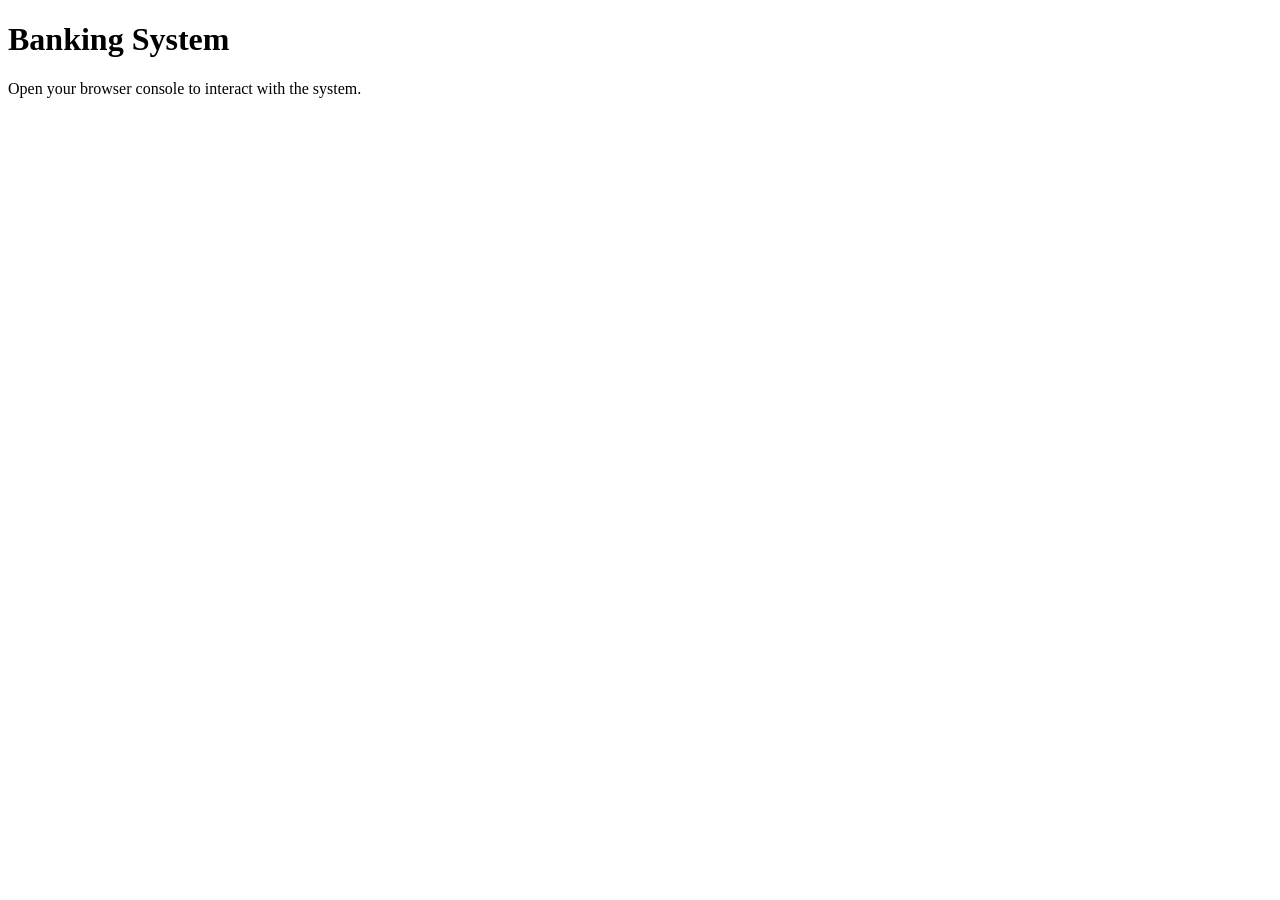
==== commit 54db9b0d: "Add files via upload" ====
--- a/index.html
+++ b/index.html
@@ -2,95 +2,13 @@
 <html lang="en">
 <head>
   <meta charset="UTF-8" />
-  <meta name="viewport" content="width=device-width, initial-scale=1.0" />
-  <title>Marginalia — Home</title>
-  <link rel="stylesheet" href="styles.css" />
+  <title>Banking System</title>
 </head>
 <body>
+  <h1>Banking System</h1>
+  <p>Open your browser console to interact with the system.</p>
 
-  <header class="site-header">
-    <a href="index.html" class="wordmark">Margin<span>alia</span></a>
-    <nav class="main-nav">
-      <a href="index.html" class="nav-link">Home</a>
-      <a href="vault.html" class="nav-link">Vault</a>
-      <a href="new-entry.html" class="btn btn-primary">New Entry</a>
-      <a href="profile.html" class="avatar" title="Profile">
-        <svg viewBox="0 0 24 24" fill="none" stroke="currentColor" stroke-width="1.8">
-          <circle cx="12" cy="8" r="3.5"></circle>
-          <path d="M4.5 20c1.5-4 5-6 7.5-6s6 2 7.5 6"></path>
-        </svg>
-      </a>
-    </nav>
-  </header>
-
-  <main class="page">
-    <section class="hero" id="hero">
-      <div class="hero-paper">
-        <h1 class="hero-title">A quiet place to write the day down.</h1>
-        <p class="hero-lead">Marginalia is a private diary that lives in your browser. Write a page, give it a date, and find it again whenever you want to look back.</p>
-        <div class="hero-actions">
-          <a href="new-entry.html" class="btn btn-primary">Start writing</a>
-          <a href="login.html" class="btn btn-secondary">Log in or register</a>
-        </div>
-      </div>
-      <ul class="hero-points">
-        <li>
-          <h2>Write freely</h2>
-          <p>A title, your thoughts, and any date you choose. Edit or delete a page whenever you like.</p>
-        </li>
-        <li>
-          <h2>Find anything</h2>
-          <p>Your five newest pages sit on the home page. The vault keeps every page, with search.</p>
-        </li>
-        <li>
-          <h2>Keep it yours</h2>
-          <p>Pages are saved on this device. No account is needed, but you can add one for a separate diary.</p>
-        </li>
-      </ul>
-    </section>
-
-    <div class="page-intro">
-      <h2 class="page-title">Recent pages</h2>
-      <p class="page-subtitle">Your last five entries. Head to the vault for the full history.</p>
-    </div>
-
-    <section class="entry-grid" id="entry-grid">
-      <!-- Milestone 1: 5 hardcoded placeholder cards to test grid spacing.
-           Milestone 4 will replace this content with cards built from localStorage. -->
-      <article class="entry-card">
-        <p class="entry-card-date">Mar 14, 2026</p>
-        <h2 class="entry-card-title">A slow Sunday</h2>
-        <p class="entry-card-snippet">Spent the morning re-reading old notes and realised how much has shifted since January. Nothing urgent today, just noticing.</p>
-      </article>
-
-      <article class="entry-card">
-        <p class="entry-card-date">Mar 12, 2026</p>
-        <h2 class="entry-card-title">Small win at work</h2>
-        <p class="entry-card-snippet">Finally fixed the bug that had been sitting in the tracker for two weeks. Felt disproportionately good about it.</p>
-      </article>
-
-      <article class="entry-card">
-        <p class="entry-card-date">Mar 10, 2026</p>
-        <h2 class="entry-card-title">Rain again</h2>
-        <p class="entry-card-snippet">Walked to the shop anyway. Sometimes the weather is just weather and doesn't need to mean anything.</p>
-      </article>
-
-      <article class="entry-card">
-        <p class="entry-card-date">Mar 8, 2026</p>
-        <h2 class="entry-card-title">Dinner with N.</h2>
-        <p class="entry-card-snippet">Good conversation about the new flat. Trying to remember to write these ordinary evenings down more often.</p>
-      </article>
-
-      <article class="entry-card">
-        <p class="entry-card-date">Mar 5, 2026</p>
-        <h2 class="entry-card-title">Starting this diary</h2>
-        <p class="entry-card-snippet">First entry. No particular reason to start today other than it felt like the right amount of empty page ahead.</p>
-      </article>
-    </section>
-  </main>
-
-  <script src="storage.js"></script>
-  <script src="auth.js"></script>
-  <script src="home.js"></script>
+  <script type="module" src="./index.js"></script>
 </body>
 </html>
+
